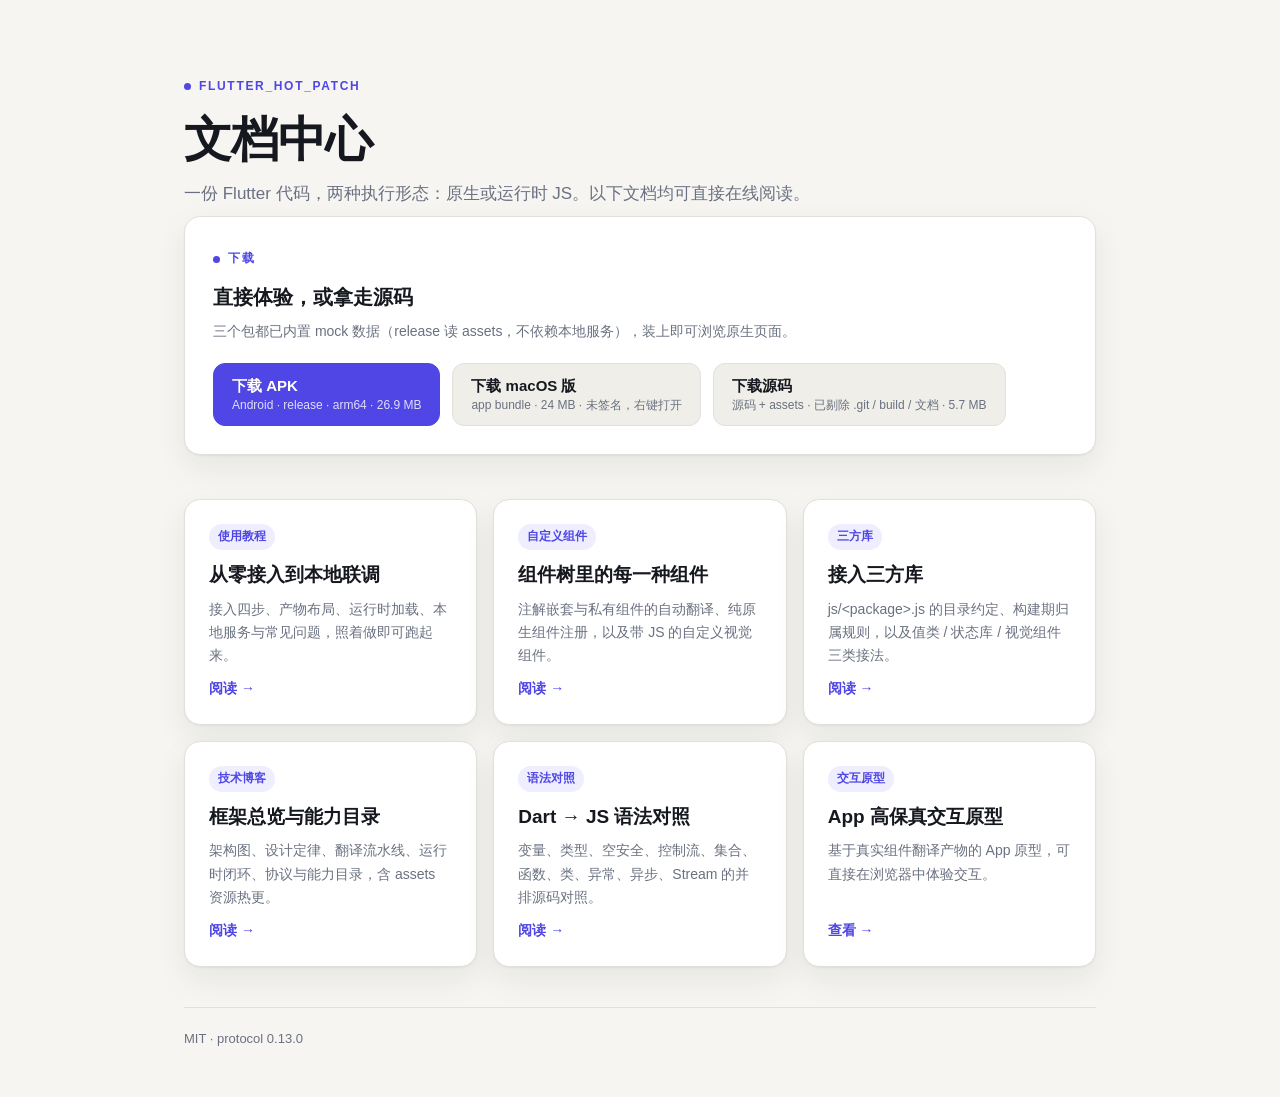
==== docs/blog/index.html @ dea80e5e "init first" ====
<!DOCTYPE html>
<html lang="zh-CN">
<head>
<meta charset="utf-8">
<meta name="viewport" content="width=device-width, initial-scale=1">
<title>flutter_hot_patch · 文档中心</title>
<meta name="description" content="flutter_hot_patch 文档中心：技术博客、Dart → JS 语法对照、App 高保真交互原型。">
<meta name="color-scheme" content="light dark">
<style>
  :root{
    --bg:#f6f5f2; --surface:#ffffff; --surface-2:#efeee9;
    --ink:#15181e; --ink-2:#343a45; --muted:#6a7180;
    --line:#e2e0da; --accent:#4f46e5; --accent-soft:#eef;
    --shadow:0 1px 2px rgba(20,24,30,.05),0 12px 32px rgba(20,24,30,.07);
  }
  @media (prefers-color-scheme: dark){
    :root{
      --bg:#0f1115; --surface:#171a20; --surface-2:#1e222a;
      --ink:#eef0f4; --ink-2:#c7ccd6; --muted:#8c93a1;
      --line:#2a2f38; --accent:#8b85ff; --accent-soft:#20203a;
      --shadow:0 1px 2px rgba(0,0,0,.4),0 16px 40px rgba(0,0,0,.35);
    }
  }
  *{box-sizing:border-box}
  body{
    margin:0; min-height:100vh; background:var(--bg); color:var(--ink);
    font:16px/1.65 -apple-system,BlinkMacSystemFont,"Segoe UI","PingFang SC","Hiragino Sans GB","Microsoft YaHei",sans-serif;
    -webkit-font-smoothing:antialiased;
  }
  main{max-width:960px;margin:0 auto;padding:72px 24px 48px}
  .eyebrow{
    display:inline-flex;align-items:center;gap:8px;font-size:12px;font-weight:700;
    letter-spacing:.14em;text-transform:uppercase;color:var(--accent);
  }
  .eyebrow::before{content:"";width:7px;height:7px;border-radius:50%;background:var(--accent)}
  h1{font-size:clamp(32px,5vw,48px);line-height:1.15;margin:14px 0 12px;letter-spacing:-.02em}
  header p{max-width:640px;margin:0;color:var(--muted);font-size:17px}
  .cards{display:grid;gap:16px;grid-template-columns:repeat(auto-fit,minmax(260px,1fr));margin:44px 0 36px}
  .card{
    display:flex;flex-direction:column;gap:10px;padding:24px;border:1px solid var(--line);
    border-radius:16px;background:var(--surface);box-shadow:var(--shadow);
    color:inherit;text-decoration:none;transition:transform .18s ease,border-color .18s ease;
  }
  .card:hover{transform:translateY(-3px);border-color:var(--accent)}
  .tag{
    align-self:flex-start;padding:3px 9px;border-radius:999px;background:var(--accent-soft);
    color:var(--accent);font-size:12px;font-weight:700;
  }
  .card h2{font-size:19px;line-height:1.35;margin:2px 0 0}
  .card p{margin:0;color:var(--muted);font-size:14px;flex:1}
  .go{color:var(--accent);font-size:14px;font-weight:700}
  /* 下载区：三个入口（APK / macOS / 源码） */
  .downloads{margin:8px 0 36px;padding:28px;border:1px solid var(--line);border-radius:16px;
    background:var(--surface);box-shadow:var(--shadow)}
  .downloads h2{font-size:20px;margin:10px 0 6px}
  .downloads p{margin:0 0 20px;color:var(--muted);font-size:14px}
  .download-actions{display:flex;flex-wrap:wrap;gap:12px}
  .btn{display:inline-flex;flex-direction:column;gap:2px;padding:12px 18px;border-radius:12px;
    border:1px solid var(--line);background:var(--surface-2);color:var(--ink);text-decoration:none;
    font-size:15px;font-weight:700;line-height:1.3;transition:transform .16s ease,border-color .16s ease}
  .btn:hover{transform:translateY(-2px);border-color:var(--accent)}
  .btn span{font-size:12px;font-weight:500;color:var(--muted)}
  .btn.primary{background:var(--accent);border-color:var(--accent);color:#fff}
  .btn.primary span{color:rgba(255,255,255,.82)}
  footer{margin-top:40px;padding-top:20px;border-top:1px solid var(--line);color:var(--muted);font-size:13px}
</style>
</head>
<body>
<main>
  <header>
    <span class="eyebrow">flutter_hot_patch</span>
    <h1>文档中心</h1>
    <p>一份 Flutter 代码，两种执行形态：原生或运行时 JS。以下文档均可直接在线阅读。</p>
  </header>

  <section class="downloads">
    <span class="eyebrow">下载</span>
    <h2>直接体验，或拿走源码</h2>
    <p>三个包都已内置 mock 数据（release 读 assets，不依赖本地服务），装上即可浏览原生页面。</p>
    <div class="download-actions">
      <a class="btn primary" href="../downloads/flutter_hot_patch-android.apk" data-path="downloads/flutter_hot_patch-android.apk" download>
        下载 APK <span>Android · release · arm64 · 26.9 MB</span>
      </a>
      <a class="btn" href="../downloads/flutter_hot_patch-macos.zip" data-path="downloads/flutter_hot_patch-macos.zip" download>
        下载 macOS 版 <span>app bundle · 24 MB · 未签名，右键打开</span>
      </a>
      <a class="btn" href="../downloads/flutter_hot_patch-source.zip" data-path="downloads/flutter_hot_patch-source.zip" download>
        下载源码 <span>源码 + assets · 已剔除 .git / build / 文档 · 5.7 MB</span>
      </a>
    </div>
  </section>

  <section class="cards">
    <a class="card" href="getting-started.html">
      <span class="tag">使用教程</span>
      <h2>从零接入到本地联调</h2>
      <p>接入四步、产物布局、运行时加载、本地服务与常见问题，照着做即可跑起来。</p>
      <span class="go">阅读 →</span>
    </a>
    <a class="card" href="custom-components.html">
      <span class="tag">自定义组件</span>
      <h2>组件树里的每一种组件</h2>
      <p>注解嵌套与私有组件的自动翻译、纯原生组件注册，以及带 JS 的自定义视觉组件。</p>
      <span class="go">阅读 →</span>
    </a>
    <a class="card" href="third-party.html">
      <span class="tag">三方库</span>
      <h2>接入三方库</h2>
      <p>js/&lt;package&gt;.js 的目录约定、构建期归属规则，以及值类 / 状态库 / 视觉组件三类接法。</p>
      <span class="go">阅读 →</span>
    </a>
    <a class="card" href="tech-blog.html">
      <span class="tag">技术博客</span>
      <h2>框架总览与能力目录</h2>
      <p>架构图、设计定律、翻译流水线、运行时闭环、协议与能力目录，含 assets 资源热更。</p>
      <span class="go">阅读 →</span>
    </a>
    <a class="card" href="dart2js-compare.html">
      <span class="tag">语法对照</span>
      <h2>Dart → JS 语法对照</h2>
      <p>变量、类型、空安全、控制流、集合、函数、类、异常、异步、Stream 的并排源码对照。</p>
      <span class="go">阅读 →</span>
    </a>
    <a class="card" href="app-prototype.html">
      <span class="tag">交互原型</span>
      <h2>App 高保真交互原型</h2>
      <p>基于真实组件翻译产物的 App 原型，可直接在浏览器中体验交互。</p>
      <span class="go">查看 →</span>
    </a>
  </section>


  <footer>MIT · protocol 0.13.0</footer>
</main>
<script>
  // 线上预览（html-preview.github.io 等）里相对路径会解析到预览域名下 → 404；
  // 本地 file:// 打开则直接读仓库里的 ../downloads/。这里按运行位置切换基址。
  (function () {
    var raw = 'https://github.com/JDongKhan/flutter_hot_patch/raw/main/docs/';
    var isLocal = location.protocol === 'file:' || location.hostname === 'localhost' || location.hostname === '127.0.0.1';
    if (isLocal) return;
    document.querySelectorAll('a[data-path]').forEach(function (a) {
      a.href = raw + a.dataset.path;
    });
  })();
</script>
</body>
</html>
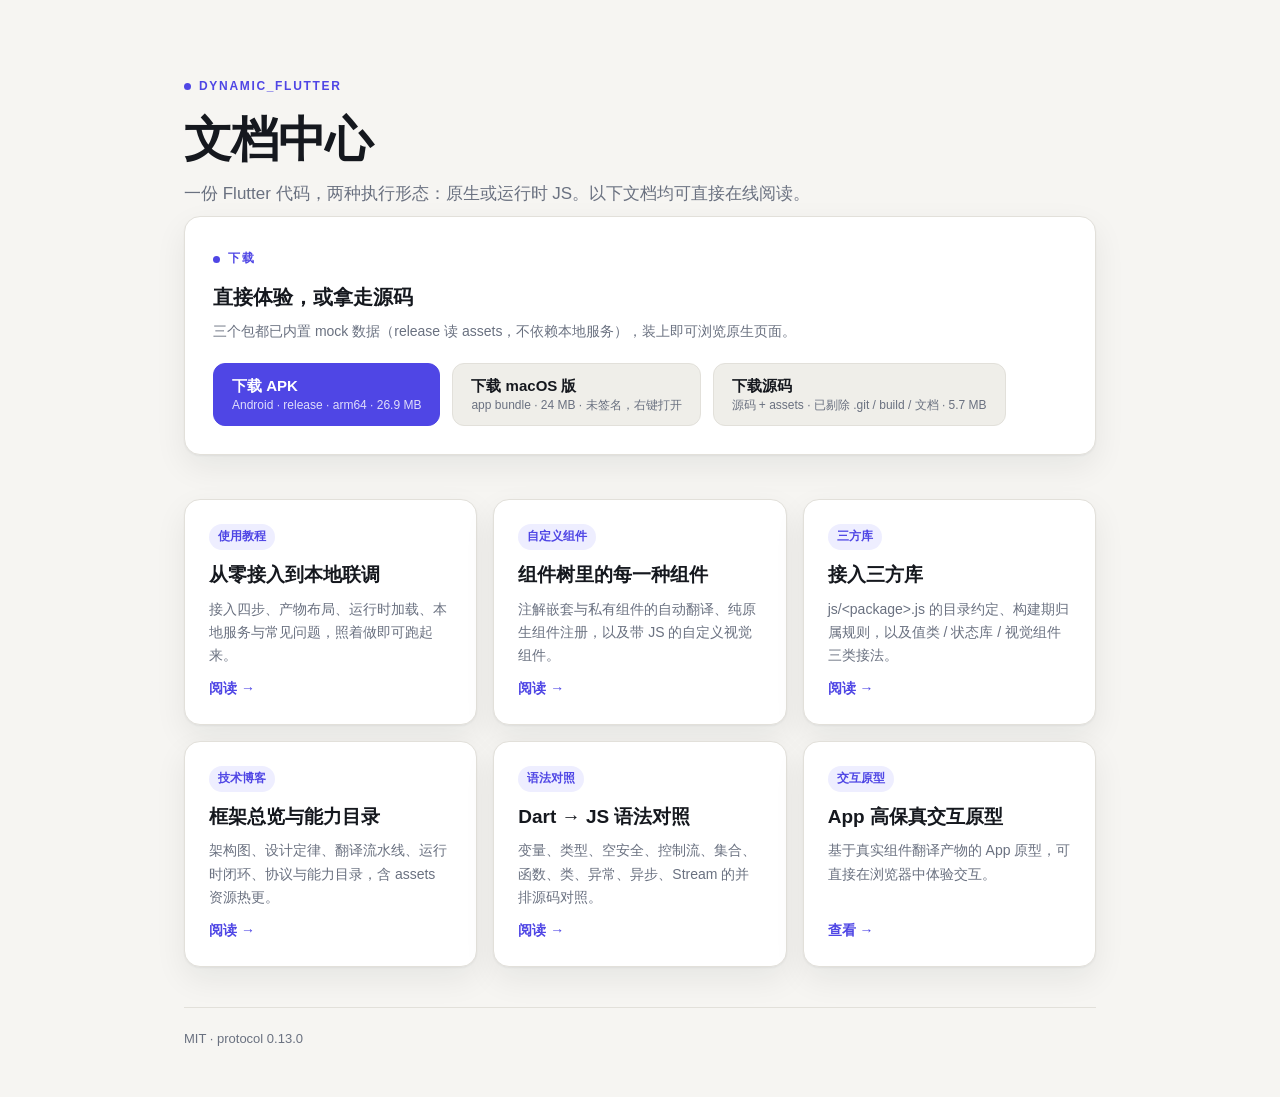
==== commit 6baa52d2: "更新名称" ====
--- a/docs/blog/index.html
+++ b/docs/blog/index.html
@@ -3,8 +3,8 @@
 <head>
 <meta charset="utf-8">
 <meta name="viewport" content="width=device-width, initial-scale=1">
-<title>flutter_hot_patch · 文档中心</title>
-<meta name="description" content="flutter_hot_patch 文档中心：技术博客、Dart → JS 语法对照、App 高保真交互原型。">
+<title>dynamic_flutter · 文档中心</title>
+<meta name="description" content="dynamic_flutter 文档中心：技术博客、Dart → JS 语法对照、App 高保真交互原型。">
 <meta name="color-scheme" content="light dark">
 <style>
   :root{
@@ -68,7 +68,7 @@
 <body>
 <main>
   <header>
-    <span class="eyebrow">flutter_hot_patch</span>
+    <span class="eyebrow">dynamic_flutter</span>
     <h1>文档中心</h1>
     <p>一份 Flutter 代码，两种执行形态：原生或运行时 JS。以下文档均可直接在线阅读。</p>
   </header>
@@ -78,13 +78,13 @@
     <h2>直接体验，或拿走源码</h2>
     <p>三个包都已内置 mock 数据（release 读 assets，不依赖本地服务），装上即可浏览原生页面。</p>
     <div class="download-actions">
-      <a class="btn primary" href="../downloads/flutter_hot_patch-android.apk" data-path="downloads/flutter_hot_patch-android.apk" download>
+      <a class="btn primary" href="../downloads/dynamic_flutter-android.apk" data-path="downloads/dynamic_flutter-android.apk" download>
         下载 APK <span>Android · release · arm64 · 26.9 MB</span>
       </a>
-      <a class="btn" href="../downloads/flutter_hot_patch-macos.zip" data-path="downloads/flutter_hot_patch-macos.zip" download>
+      <a class="btn" href="../downloads/dynamic_flutter-macos.zip" data-path="downloads/dynamic_flutter-macos.zip" download>
         下载 macOS 版 <span>app bundle · 24 MB · 未签名，右键打开</span>
       </a>
-      <a class="btn" href="../downloads/flutter_hot_patch-source.zip" data-path="downloads/flutter_hot_patch-source.zip" download>
+      <a class="btn" href="../downloads/dynamic_flutter-source.zip" data-path="downloads/dynamic_flutter-source.zip" download>
         下载源码 <span>源码 + assets · 已剔除 .git / build / 文档 · 5.7 MB</span>
       </a>
     </div>
@@ -136,7 +136,7 @@
   // 线上预览（html-preview.github.io 等）里相对路径会解析到预览域名下 → 404；
   // 本地 file:// 打开则直接读仓库里的 ../downloads/。这里按运行位置切换基址。
   (function () {
-    var raw = 'https://github.com/JDongKhan/flutter_hot_patch/raw/main/docs/';
+    var raw = 'https://github.com/JDongKhan/dynamic_flutter/raw/main/docs/';
     var isLocal = location.protocol === 'file:' || location.hostname === 'localhost' || location.hostname === '127.0.0.1';
     if (isLocal) return;
     document.querySelectorAll('a[data-path]').forEach(function (a) {
